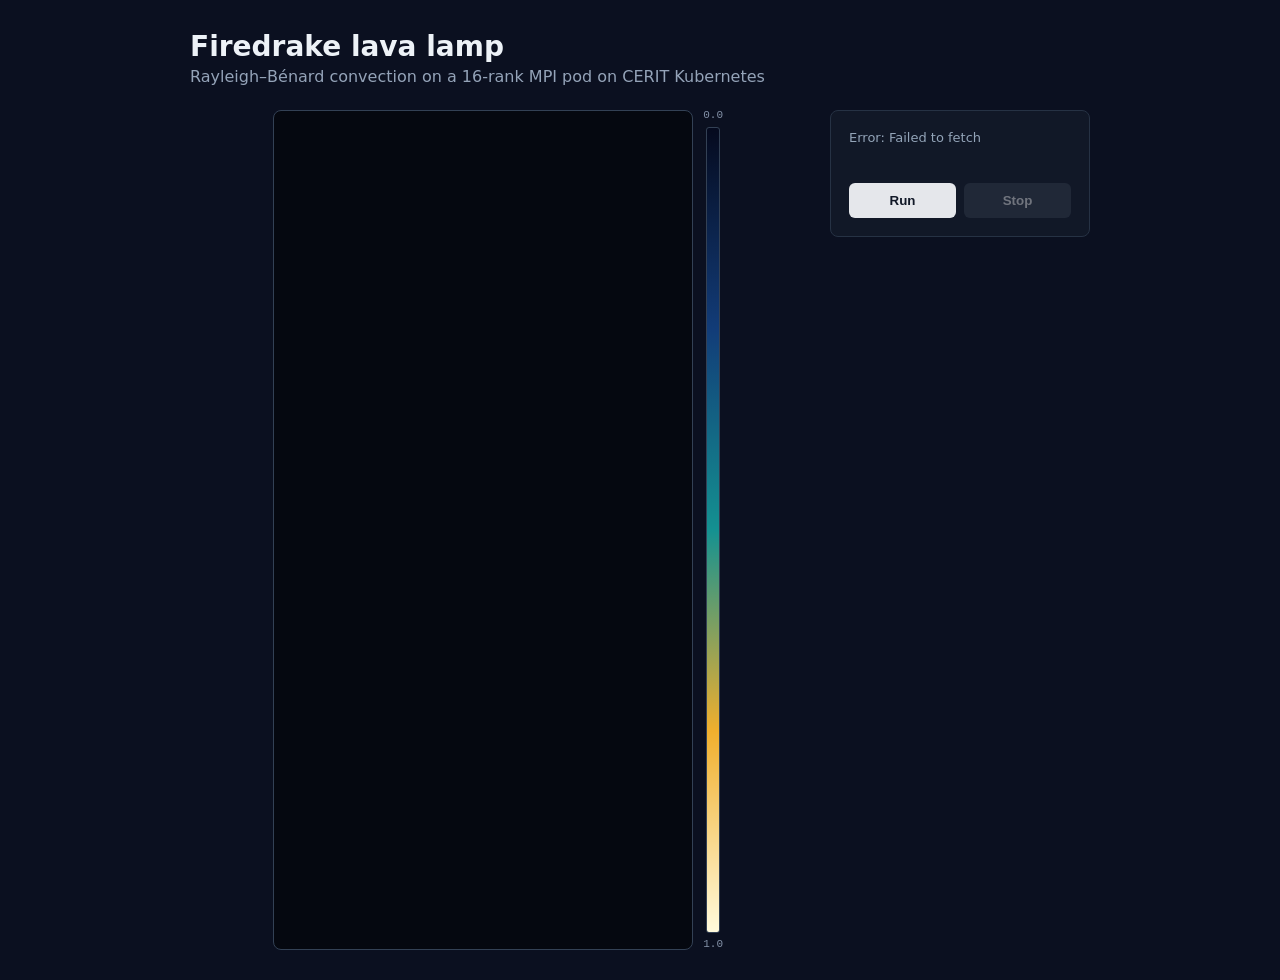
==== frontend/index.html @ 89e39183 "feat: conserved wax tracer, calmer lamp, Pr=10 - render a wax tracer instead of temperature: no-flu " ====
<!DOCTYPE html>

<html lang="en">

<head>

  <meta charset="UTF-8">

  <meta
    name="viewport"
    content="width=device-width, initial-scale=1"
  >

  <title>Firedrake Lava Lamp</title>


  <style>

    * {
      box-sizing: border-box;
    }

    body {

      margin: 0;

      padding: 30px;

      background: #0b1020;

      color: #edf2f7;

      font-family:
        Inter,
        system-ui,
        -apple-system,
        BlinkMacSystemFont,
        "Segoe UI",
        sans-serif;

    }

    .page {

      max-width: 900px;

      margin: 0 auto;

    }

    h1 {

      margin-top: 0;

      margin-bottom: 4px;

      font-size: 28px;

      font-weight: 650;

    }

    .subtitle {

      color: #94a3b8;

      margin-bottom: 24px;

    }

    .layout {

      display: grid;

      grid-template-columns:
        minmax(0, 1fr)
        260px;

      gap: 24px;

      align-items: start;

    }

    .lamp {

      min-width: 0;

    }

    .lamp-row {

      display: flex;

      gap: 10px;

      align-items: stretch;

      max-width: 450px;

      margin: 0 auto;

    }

    .canvas-wrap {

      position: relative;

      flex: 1;

      min-width: 0;

      aspect-ratio: 1 / 2;

      background: #050810;

      border: 1px solid #334155;

      overflow: hidden;

      border-radius: 8px;

    }

    canvas {

      display: block;

      width: 100%;

      height: 100%;

    }

    .colorbar {

      display: flex;

      flex-direction: column;

      align-items: center;

      gap: 6px;

    }

    .colorbar-label {

      color: #8290a6;

      font-size: 11px;

      font-family:
        ui-monospace,
        SFMono-Regular,
        Menlo,
        monospace;

      line-height: 1;

    }

    .gradient {

      flex: 1;

      width: 14px;

      border-radius: 3px;

      /* T = 1 (hot) at the bottom, T = 0 (cold) at the top,
         matching the lamp geometry. */

      background:
        linear-gradient(
          0deg,
          rgb(255, 250, 220),
          rgb(240, 175, 45),
          rgb(20, 145, 145),
          rgb(18, 60, 120),
          rgb(5, 10, 30)
        );

      border: 1px solid #334155;

    }

    .panel {

      background: #111827;

      border: 1px solid #263244;

      border-radius: 8px;

      padding: 18px;

    }

    #status {

      min-height: 38px;

      color: #93a4b8;

      font-size: 13px;

      line-height: 1.45;

    }

    .buttons {

      display: flex;

      gap: 8px;

      margin-top: 16px;

    }

    button {

      border: 0;

      border-radius: 6px;

      padding: 10px 16px;

      font-weight: 600;

      cursor: pointer;

    }

    #run {

      flex: 1;

      background: #e5e7eb;

      color: #111827;

    }

    #stop {

      flex: 1;

      background: #374151;

      color: white;

    }

    button:disabled {

      opacity: 0.4;

      cursor: default;

    }

    @media (max-width: 800px) {

      body {
        padding: 15px;
      }

      .layout {
        grid-template-columns: 1fr;
      }

    }

  </style>

</head>


<body>

<div class="page">

  <h1>Firedrake lava lamp</h1>

  <div class="subtitle">
    Rayleigh–Bénard convection on a 16-rank MPI pod on CERIT Kubernetes
  </div>


  <div class="layout">


    <div class="lamp">

      <div class="lamp-row">

        <div class="canvas-wrap">
          <canvas
            id="canvas"
            width="384"
            height="768"
          ></canvas>
        </div>

        <div class="colorbar">
          <span class="colorbar-label">0.0</span>
          <div class="gradient"></div>
          <span class="colorbar-label">1.0</span>
        </div>

      </div>

    </div>


    <div class="panel">

      <div id="status">
        Connecting to CERIT...
      </div>

      <div class="buttons">

        <button id="run">
          Run
        </button>

        <button
          id="stop"
          disabled
        >
          Stop
        </button>

      </div>

    </div>

  </div>

</div>


<script>

const API =
  "https://heat-kovacovsky-ns.dyn.cloud.e-infra.cz";


const canvas =
  document.getElementById("canvas");

const ctx =
  canvas.getContext("2d");


const runButton =
  document.getElementById("run");

const stopButton =
  document.getElementById("stop");

const statusElement =
  document.getElementById("status");


let abortController = null;

let gridX = 64;

let gridY = 128;


/*
 * Offscreen raster at the Firedrake sampling resolution
 * (grid_x × grid_y), upscaled onto the visible canvas.
 */

const raster =
  document.createElement("canvas");

const rasterContext =
  raster.getContext("2d");


ctx.imageSmoothingEnabled = true;

ctx.imageSmoothingQuality = "high";


function clamp(value, min, max) {

  return Math.min(
    max,
    Math.max(
      min,
      value
    )
  );

}


/*
 * Fixed perceptual-ish temperature palette.
 *
 * IMPORTANT:
 * We do not normalize separately each timestep.
 * T=0 and T=1 always mean the same colours.
 */

const colourStops = [

  [0.00, [5, 10, 30]],

  [0.22, [18, 60, 120]],

  [0.48, [20, 145, 145]],

  [0.74, [240, 175, 45]],

  [1.00, [255, 250, 220]]

];

function colour(value) {

  const t =
    clamp(value, 0, 1);

  for (
    let i = 0;
    i < colourStops.length - 1;
    i++
  ) {

    const left =
      colourStops[i];

    const right =
      colourStops[i + 1];

    if (
      t >= left[0]
      &&
      t <= right[0]
    ) {

      const q =
        (
          t - left[0]
        )
        /
        (
          right[0] - left[0]
        );

      return [

        Math.round(
          left[1][0]
          +
          q
          *
          (
            right[1][0]
            -
            left[1][0]
          )
        ),

        Math.round(
          left[1][1]
          +
          q
          *
          (
            right[1][1]
            -
            left[1][1]
          )
        ),

        Math.round(
          left[1][2]
          +
          q
          *
          (
            right[1][2]
            -
            left[1][2]
          )
        )

      ];

    }

  }

  return colourStops[
    colourStops.length - 1
  ][1];

}


function renderFrame(values) {

  const nx = gridX;

  const ny = gridY;

  raster.width = nx;

  raster.height = ny;

  const image =
    rasterContext.createImageData(
      nx,
      ny
    );

  /*
   * Firedrake point order:
   *
   * row 0 is y=0 (the hot bottom).
   *
   * Canvas:
   *
   * row 0 is the top.
   *
   * Therefore flip Y here.
   */

  for (
    let screenY = 0;
    screenY < ny;
    screenY++
  ) {

    const firedrakeY =
      ny - 1 - screenY;

    for (
      let x = 0;
      x < nx;
      x++
    ) {

      const inputIndex =
        firedrakeY * nx + x;

      const outputIndex =
        (
          screenY * nx + x
        )
        * 4;

      const rgb =
        colour(
          values[inputIndex]
        );

      image.data[outputIndex] = rgb[0];

      image.data[outputIndex + 1] = rgb[1];

      image.data[outputIndex + 2] = rgb[2];

      image.data[outputIndex + 3] = 255;

    }

  }

  rasterContext.putImageData(
    image,
    0,
    0
  );

  ctx.drawImage(
    raster,
    0,
    0,
    canvas.width,
    canvas.height
  );

}


stopButton.addEventListener(
  "click",
  () => {

    if (abortController) {

      abortController.abort();

      statusElement.textContent =
        "Simulation stopped.";

    }

  }
);


runButton.addEventListener(
  "click",
  async () => {

    abortController =
      new AbortController();

    runButton.disabled = true;

    stopButton.disabled = false;

    statusElement.textContent =
      "Connecting to CERIT...";

    try {

      const response =
        await fetch(
          API + "/simulate-stream",
          {

            method: "POST",

            signal:
              abortController.signal

          }
        );

      if (!response.ok) {

        if (response.status === 409) {

          throw new Error(
            "Another viewer is already running the lamp. Try again in a moment."
          );

        }

        const text =
          await response.text();

        throw new Error(
          `HTTP ${response.status}: ${text}`
        );

      }

      if (!response.body) {

        throw new Error(
          "Streaming responses are not supported by this browser."
        );

      }

      const reader =
        response.body.getReader();

      const decoder =
        new TextDecoder();

      let buffer = "";

      while (true) {

        const {
          value,
          done
        } =
          await reader.read();

        if (done) {
          break;
        }

        buffer +=
          decoder.decode(
            value,
            {
              stream: true
            }
          );

        const lines =
          buffer.split("\n");

        buffer =
          lines.pop();

        for (
          const line of lines
        ) {

          if (!line.trim()) {
            continue;
          }

          const message =
            JSON.parse(line);

          if (
            message.type
            ===
            "status"
          ) {

            // Transient heartbeat once frames are already
            // flowing — not worth replacing the info line.
            if (
              message.message
              !==
              "Lamp running."
            ) {

              statusElement.textContent =
                message.message;

            }

          }

          else if (
            message.type
            ===
            "meta"
          ) {

            gridX =
              message.grid_x;

            gridY =
              message.grid_y;

          }

          else if (
            message.type
            ===
            "frame"
          ) {

            renderFrame(
              message.values
            );

          }

          else if (
            message.type
            ===
            "done"
          ) {

            statusElement.textContent =
              "Simulation complete.";

          }

          else if (
            message.type
            ===
            "error"
          ) {

            throw new Error(
              message.message
            );

          }

        }

      }

    }

    catch (error) {

      if (
        error.name
        ===
        "AbortError"
      ) {

        statusElement.textContent =
          "Simulation stopped.";

      }

      else {

        console.error(error);

        statusElement.textContent =
          `Error: ${error.message}`;

      }

    }

    finally {

      runButton.disabled = false;

      stopButton.disabled = true;

      abortController = null;

    }

  }
);


// The lamp starts by itself.

runButton.click();


</script>

</body>

</html>
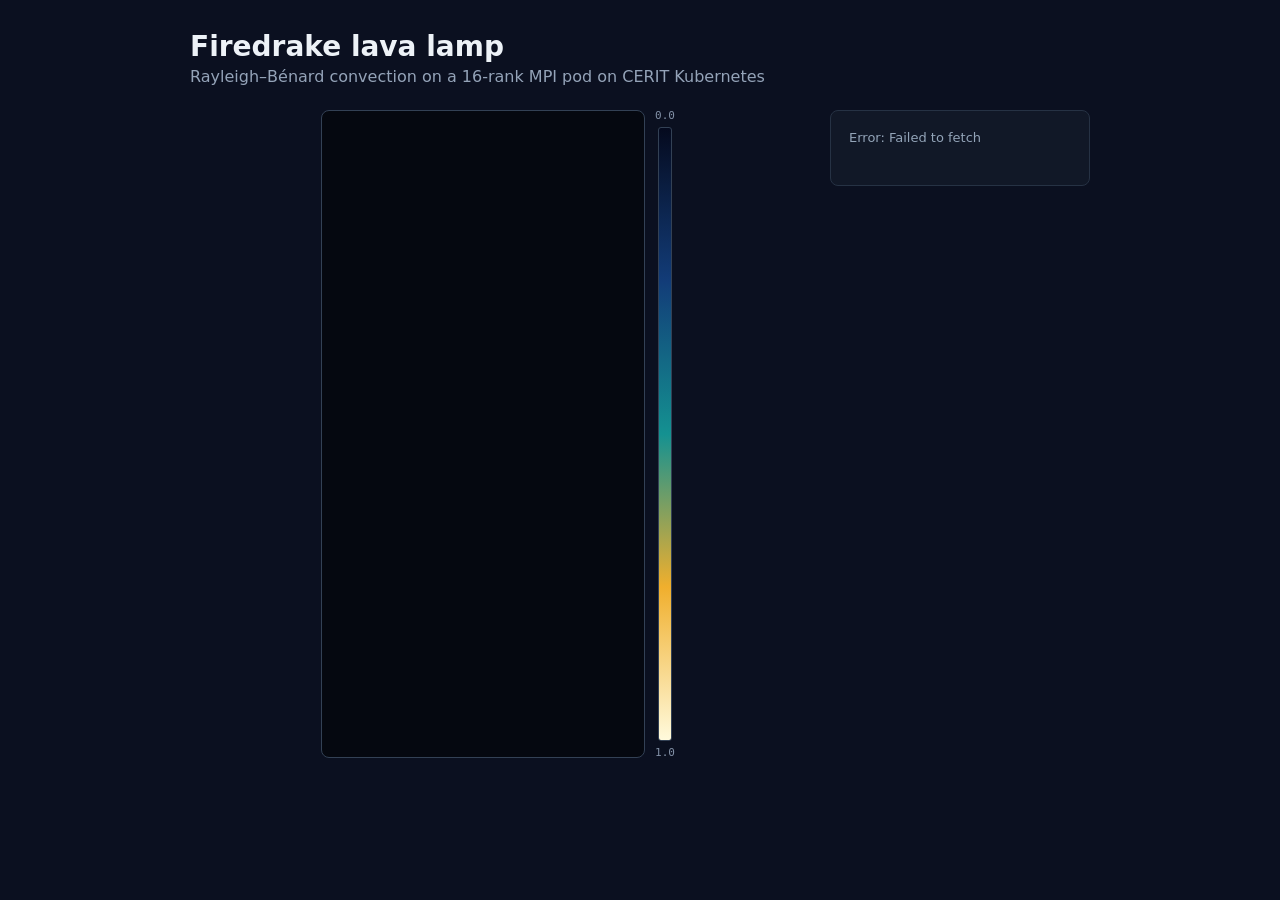
==== commit 6ae41502: "feat: 32x64 mesh, hotter plate, takeover on reload - mesh 32x64, browser grid 20x40, canvas sized to" ====
--- a/frontend/index.html
+++ b/frontend/index.html
@@ -96,9 +96,7 @@
 
       align-items: stretch;
 
-      max-width: 450px;
-
-      margin: 0 auto;
+      justify-content: center;
 
     }
 
@@ -106,9 +104,11 @@
 
       position: relative;
 
-      flex: 1;
-
-      min-width: 0;
+      /* Sized by viewport height so the tall lamp fits
+         on a notebook screen; width follows from the
+         1:2 aspect ratio. */
+
+      width: min(36vh, 420px, 86vw);
 
       aspect-ratio: 1 / 2;
 
@@ -209,58 +209,6 @@
 
     }
 
-    .buttons {
-
-      display: flex;
-
-      gap: 8px;
-
-      margin-top: 16px;
-
-    }
-
-    button {
-
-      border: 0;
-
-      border-radius: 6px;
-
-      padding: 10px 16px;
-
-      font-weight: 600;
-
-      cursor: pointer;
-
-    }
-
-    #run {
-
-      flex: 1;
-
-      background: #e5e7eb;
-
-      color: #111827;
-
-    }
-
-    #stop {
-
-      flex: 1;
-
-      background: #374151;
-
-      color: white;
-
-    }
-
-    button:disabled {
-
-      opacity: 0.4;
-
-      cursor: default;
-
-    }
-
     @media (max-width: 800px) {
 
       body {
@@ -321,21 +269,6 @@
         Connecting to CERIT...
       </div>
 
-      <div class="buttons">
-
-        <button id="run">
-          Run
-        </button>
-
-        <button
-          id="stop"
-          disabled
-        >
-          Stop
-        </button>
-
-      </div>
-
     </div>
 
   </div>
@@ -356,21 +289,13 @@
   canvas.getContext("2d");
 
 
-const runButton =
-  document.getElementById("run");
-
-const stopButton =
-  document.getElementById("stop");
-
 const statusElement =
   document.getElementById("status");
 
 
-let abortController = null;
-
-let gridX = 64;
-
-let gridY = 128;
+let gridX = 20;
+
+let gridY = 40;
 
 
 /*
@@ -594,51 +519,22 @@
 }
 
 
-stopButton.addEventListener(
-  "click",
-  () => {
-
-    if (abortController) {
-
-      abortController.abort();
-
-      statusElement.textContent =
-        "Simulation stopped.";
-
-    }
-
-  }
-);
-
-
-runButton.addEventListener(
-  "click",
-  async () => {
-
-    abortController =
-      new AbortController();
-
-    runButton.disabled = true;
-
-    stopButton.disabled = false;
-
-    statusElement.textContent =
-      "Connecting to CERIT...";
-
-    try {
-
-      const response =
-        await fetch(
-          API + "/simulate-stream",
-          {
-
-            method: "POST",
-
-            signal:
-              abortController.signal
-
-          }
-        );
+async function start() {
+
+  statusElement.textContent =
+    "Connecting to CERIT...";
+
+  try {
+
+    const response =
+      await fetch(
+        API + "/simulate-stream",
+        {
+
+          method: "POST"
+
+        }
+      );
 
       if (!response.ok) {
 
@@ -718,12 +614,15 @@
             "status"
           ) {
 
-            // Transient heartbeat once frames are already
-            // flowing — not worth replacing the info line.
+            // Transient heartbeats — not worth showing.
             if (
               message.message
               !==
               "Lamp running."
+              &&
+              !message.message.includes(
+                "visualization grid"
+              )
             ) {
 
               statusElement.textContent =
@@ -790,45 +689,18 @@
 
     catch (error) {
 
-      if (
-        error.name
-        ===
-        "AbortError"
-      ) {
-
-        statusElement.textContent =
-          "Simulation stopped.";
-
-      }
-
-      else {
-
-        console.error(error);
-
-        statusElement.textContent =
-          `Error: ${error.message}`;
-
-      }
-
-    }
-
-    finally {
-
-      runButton.disabled = false;
-
-      stopButton.disabled = true;
-
-      abortController = null;
+      console.error(error);
+
+      statusElement.textContent =
+        `Error: ${error.message}`;
 
     }
 
   }
-);
-
 
 // The lamp starts by itself.
 
-runButton.click();
+start();
 
 
 </script>
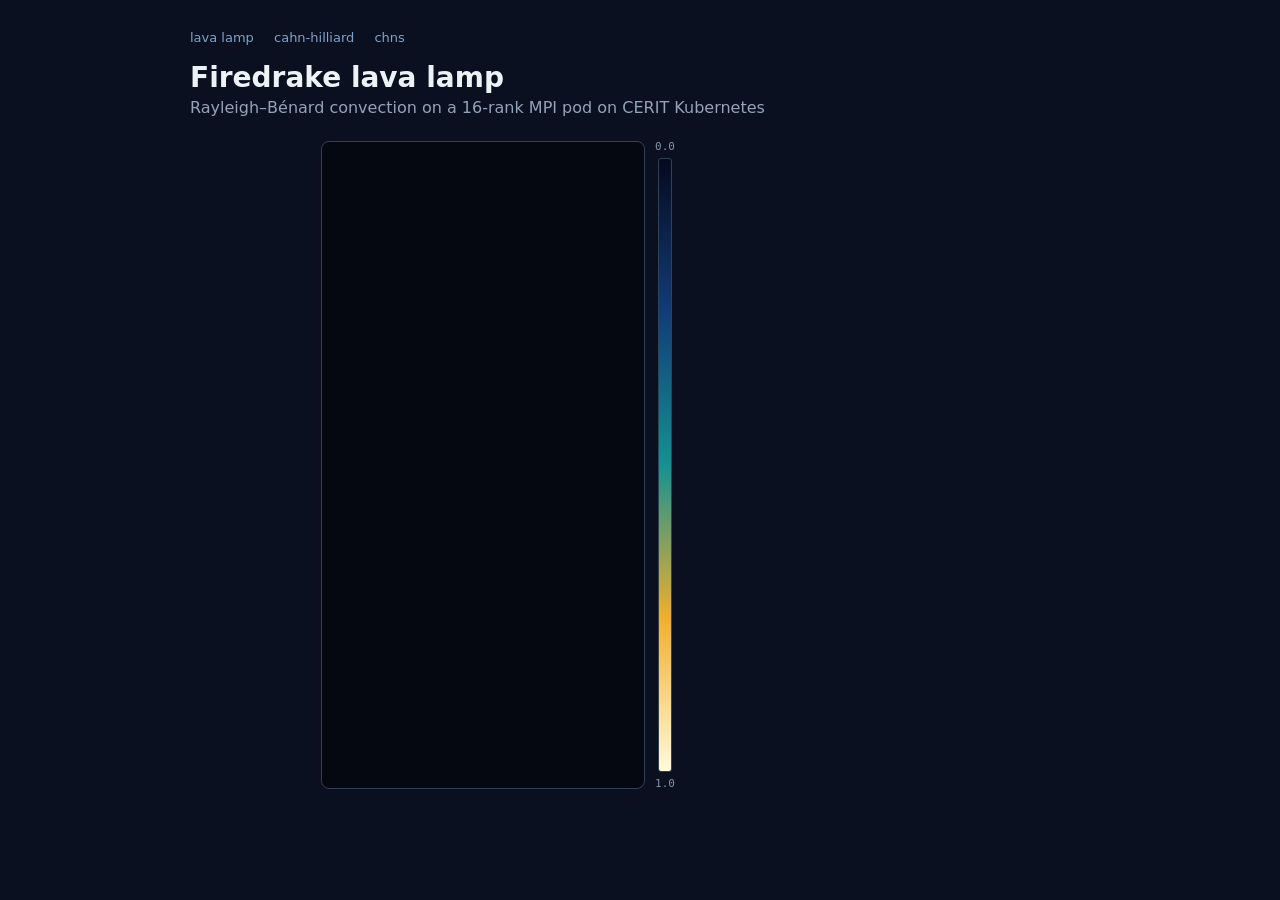
==== commit 60a4462c: "feat: remove blob from frontend & increase grid sampling" ====
--- a/frontend/index.html
+++ b/frontend/index.html
@@ -6,16 +6,12 @@
 
   <meta charset="UTF-8">
 
-  <meta
-    name="viewport"
-    content="width=device-width, initial-scale=1"
-  >
+  <meta name="viewport" content="width=device-width, initial-scale=1">
 
   <title>Firedrake Lava Lamp</title>
 
 
   <style>
-
     * {
       box-sizing: border-box;
     }
@@ -73,8 +69,7 @@
       display: grid;
 
       grid-template-columns:
-        minmax(0, 1fr)
-        260px;
+        minmax(0, 1fr) 260px;
 
       gap: 24px;
 
@@ -172,14 +167,12 @@
          matching the lamp geometry. */
 
       background:
-        linear-gradient(
-          0deg,
+        linear-gradient(0deg,
           rgb(255, 250, 220),
           rgb(240, 175, 45),
           rgb(20, 145, 145),
           rgb(18, 60, 120),
-          rgb(5, 10, 30)
-        );
+          rgb(5, 10, 30));
 
       border: 1px solid #334155;
 
@@ -206,6 +199,30 @@
       font-size: 13px;
 
       line-height: 1.45;
+
+    }
+
+    .nav {
+
+      margin-bottom: 16px;
+
+      font-size: 13px;
+
+    }
+
+    .nav a {
+
+      color: #7fa3c8;
+
+      text-decoration: none;
+
+      margin-right: 16px;
+
+    }
+
+    .nav a:hover {
+
+      color: #cfe3f7;
 
     }
 
@@ -220,7 +237,6 @@
       }
 
     }
-
   </style>
 
 </head>
@@ -228,482 +244,466 @@
 
 <body>
 
-<div class="page">
-
-  <h1>Firedrake lava lamp</h1>
-
-  <div class="subtitle">
-    Rayleigh–Bénard convection on a 16-rank MPI pod on CERIT Kubernetes
+  <div class="page">
+
+    <div class="nav">
+      <a href="./">lava lamp</a>
+      <a href="./ch.html">cahn-hilliard</a>
+      <a href="./chns.html">chns</a>
+    </div>
+
+    <h1>Firedrake lava lamp</h1>
+
+    <div class="subtitle">
+      Rayleigh–Bénard convection on a 16-rank MPI pod on CERIT Kubernetes
+    </div>
+
+
+    <div class="layout">
+
+
+      <div class="lamp">
+
+        <div class="lamp-row">
+
+          <div class="canvas-wrap">
+            <canvas id="canvas" width="384" height="768"></canvas>
+          </div>
+
+          <div class="colorbar">
+            <span class="colorbar-label">0.0</span>
+            <div class="gradient"></div>
+            <span class="colorbar-label">1.0</span>
+          </div>
+
+        </div>
+
+      </div>
+
+    </div>
+
   </div>
 
 
-  <div class="layout">
-
-
-    <div class="lamp">
-
-      <div class="lamp-row">
-
-        <div class="canvas-wrap">
-          <canvas
-            id="canvas"
-            width="384"
-            height="768"
-          ></canvas>
-        </div>
-
-        <div class="colorbar">
-          <span class="colorbar-label">0.0</span>
-          <div class="gradient"></div>
-          <span class="colorbar-label">1.0</span>
-        </div>
-
-      </div>
-
-    </div>
-
-
-    <div class="panel">
-
-      <div id="status">
-        Connecting to CERIT...
-      </div>
-
-    </div>
-
-  </div>
-
-</div>
-
-
-<script>
-
-const API =
-  "https://heat-kovacovsky-ns.dyn.cloud.e-infra.cz";
-
-
-const canvas =
-  document.getElementById("canvas");
-
-const ctx =
-  canvas.getContext("2d");
-
-
-const statusElement =
-  document.getElementById("status");
-
-
-let gridX = 20;
-
-let gridY = 40;
-
-
-/*
- * Offscreen raster at the Firedrake sampling resolution
- * (grid_x × grid_y), upscaled onto the visible canvas.
- */
-
-const raster =
-  document.createElement("canvas");
-
-const rasterContext =
-  raster.getContext("2d");
-
-
-ctx.imageSmoothingEnabled = true;
-
-ctx.imageSmoothingQuality = "high";
-
-
-function clamp(value, min, max) {
-
-  return Math.min(
-    max,
-    Math.max(
-      min,
-      value
-    )
-  );
-
-}
-
-
-/*
- * Fixed perceptual-ish temperature palette.
- *
- * IMPORTANT:
- * We do not normalize separately each timestep.
- * T=0 and T=1 always mean the same colours.
- */
-
-const colourStops = [
-
-  [0.00, [5, 10, 30]],
-
-  [0.22, [18, 60, 120]],
-
-  [0.48, [20, 145, 145]],
-
-  [0.74, [240, 175, 45]],
-
-  [1.00, [255, 250, 220]]
-
-];
-
-function colour(value) {
-
-  const t =
-    clamp(value, 0, 1);
-
-  for (
-    let i = 0;
-    i < colourStops.length - 1;
-    i++
-  ) {
-
-    const left =
-      colourStops[i];
-
-    const right =
-      colourStops[i + 1];
-
-    if (
-      t >= left[0]
-      &&
-      t <= right[0]
-    ) {
-
-      const q =
-        (
-          t - left[0]
+  <script>
+
+    const API =
+      "https://heat-kovacovsky-ns.dyn.cloud.e-infra.cz";
+
+
+    const canvas =
+      document.getElementById("canvas");
+
+    const ctx =
+      canvas.getContext("2d");
+
+
+    const statusElement =
+      document.getElementById("status");
+
+
+    let gridX = 20;
+
+    let gridY = 40;
+
+
+    /*
+     * Offscreen raster at the Firedrake sampling resolution
+     * (grid_x × grid_y), upscaled onto the visible canvas.
+     */
+
+    const raster =
+      document.createElement("canvas");
+
+    const rasterContext =
+      raster.getContext("2d");
+
+
+    ctx.imageSmoothingEnabled = true;
+
+    ctx.imageSmoothingQuality = "high";
+
+
+    function clamp(value, min, max) {
+
+      return Math.min(
+        max,
+        Math.max(
+          min,
+          value
         )
-        /
-        (
-          right[0] - left[0]
+      );
+
+    }
+
+
+    /*
+     * Fixed perceptual-ish temperature palette.
+     *
+     * IMPORTANT:
+     * We do not normalize separately each timestep.
+     * T=0 and T=1 always mean the same colours.
+     */
+
+    const colourStops = [
+
+      [0.00, [5, 10, 30]],
+
+      [0.22, [18, 60, 120]],
+
+      [0.48, [20, 145, 145]],
+
+      [0.74, [240, 175, 45]],
+
+      [1.00, [255, 250, 220]]
+
+    ];
+
+    function colour(value) {
+
+      const t =
+        clamp(value, 0, 1);
+
+      for (
+        let i = 0;
+        i < colourStops.length - 1;
+        i++
+      ) {
+
+        const left =
+          colourStops[i];
+
+        const right =
+          colourStops[i + 1];
+
+        if (
+          t >= left[0]
+          &&
+          t <= right[0]
+        ) {
+
+          const q =
+            (
+              t - left[0]
+            )
+            /
+            (
+              right[0] - left[0]
+            );
+
+          return [
+
+            Math.round(
+              left[1][0]
+              +
+              q
+              *
+              (
+                right[1][0]
+                -
+                left[1][0]
+              )
+            ),
+
+            Math.round(
+              left[1][1]
+              +
+              q
+              *
+              (
+                right[1][1]
+                -
+                left[1][1]
+              )
+            ),
+
+            Math.round(
+              left[1][2]
+              +
+              q
+              *
+              (
+                right[1][2]
+                -
+                left[1][2]
+              )
+            )
+
+          ];
+
+        }
+
+      }
+
+      return colourStops[
+        colourStops.length - 1
+      ][1];
+
+    }
+
+
+    function renderFrame(values) {
+
+      const nx = gridX;
+
+      const ny = gridY;
+
+      raster.width = nx;
+
+      raster.height = ny;
+
+      const image =
+        rasterContext.createImageData(
+          nx,
+          ny
         );
 
-      return [
-
-        Math.round(
-          left[1][0]
-          +
-          q
-          *
-          (
-            right[1][0]
-            -
-            left[1][0]
-          )
-        ),
-
-        Math.round(
-          left[1][1]
-          +
-          q
-          *
-          (
-            right[1][1]
-            -
-            left[1][1]
-          )
-        ),
-
-        Math.round(
-          left[1][2]
-          +
-          q
-          *
-          (
-            right[1][2]
-            -
-            left[1][2]
-          )
-        )
-
-      ];
-
-    }
-
-  }
-
-  return colourStops[
-    colourStops.length - 1
-  ][1];
-
-}
-
-
-function renderFrame(values) {
-
-  const nx = gridX;
-
-  const ny = gridY;
-
-  raster.width = nx;
-
-  raster.height = ny;
-
-  const image =
-    rasterContext.createImageData(
-      nx,
-      ny
-    );
-
-  /*
-   * Firedrake point order:
-   *
-   * row 0 is y=0 (the hot bottom).
-   *
-   * Canvas:
-   *
-   * row 0 is the top.
-   *
-   * Therefore flip Y here.
-   */
-
-  for (
-    let screenY = 0;
-    screenY < ny;
-    screenY++
-  ) {
-
-    const firedrakeY =
-      ny - 1 - screenY;
-
-    for (
-      let x = 0;
-      x < nx;
-      x++
-    ) {
-
-      const inputIndex =
-        firedrakeY * nx + x;
-
-      const outputIndex =
-        (
-          screenY * nx + x
-        )
-        * 4;
-
-      const rgb =
-        colour(
-          values[inputIndex]
-        );
-
-      image.data[outputIndex] = rgb[0];
-
-      image.data[outputIndex + 1] = rgb[1];
-
-      image.data[outputIndex + 2] = rgb[2];
-
-      image.data[outputIndex + 3] = 255;
-
-    }
-
-  }
-
-  rasterContext.putImageData(
-    image,
-    0,
-    0
-  );
-
-  ctx.drawImage(
-    raster,
-    0,
-    0,
-    canvas.width,
-    canvas.height
-  );
-
-}
-
-
-async function start() {
-
-  statusElement.textContent =
-    "Connecting to CERIT...";
-
-  try {
-
-    const response =
-      await fetch(
-        API + "/simulate-stream",
-        {
-
-          method: "POST"
+      /*
+       * Firedrake point order:
+       *
+       * row 0 is y=0 (the hot bottom).
+       *
+       * Canvas:
+       *
+       * row 0 is the top.
+       *
+       * Therefore flip Y here.
+       */
+
+      for (
+        let screenY = 0;
+        screenY < ny;
+        screenY++
+      ) {
+
+        const firedrakeY =
+          ny - 1 - screenY;
+
+        for (
+          let x = 0;
+          x < nx;
+          x++
+        ) {
+
+          const inputIndex =
+            firedrakeY * nx + x;
+
+          const outputIndex =
+            (
+              screenY * nx + x
+            )
+            * 4;
+
+          const rgb =
+            colour(
+              values[inputIndex]
+            );
+
+          image.data[outputIndex] = rgb[0];
+
+          image.data[outputIndex + 1] = rgb[1];
+
+          image.data[outputIndex + 2] = rgb[2];
+
+          image.data[outputIndex + 3] = 255;
 
         }
+
+      }
+
+      rasterContext.putImageData(
+        image,
+        0,
+        0
       );
 
-      if (!response.ok) {
-
-        if (response.status === 409) {
-
-          throw new Error(
-            "Another viewer is already running the lamp. Try again in a moment."
-          );
-
-        }
-
-        const text =
-          await response.text();
-
-        throw new Error(
-          `HTTP ${response.status}: ${text}`
-        );
-
-      }
-
-      if (!response.body) {
-
-        throw new Error(
-          "Streaming responses are not supported by this browser."
-        );
-
-      }
-
-      const reader =
-        response.body.getReader();
-
-      const decoder =
-        new TextDecoder();
-
-      let buffer = "";
-
-      while (true) {
-
-        const {
-          value,
-          done
-        } =
-          await reader.read();
-
-        if (done) {
-          break;
-        }
-
-        buffer +=
-          decoder.decode(
-            value,
+      ctx.drawImage(
+        raster,
+        0,
+        0,
+        canvas.width,
+        canvas.height
+      );
+
+    }
+
+
+    async function start() {
+
+      statusElement.textContent =
+        "Connecting to CERIT...";
+
+      try {
+
+        const response =
+          await fetch(
+            API + "/simulate-stream",
             {
-              stream: true
+
+              method: "POST"
+
             }
           );
 
-        const lines =
-          buffer.split("\n");
-
-        buffer =
-          lines.pop();
-
-        for (
-          const line of lines
-        ) {
-
-          if (!line.trim()) {
-            continue;
+        if (!response.ok) {
+
+          if (response.status === 409) {
+
+            throw new Error(
+              "Another viewer is already running the lamp. Try again in a moment."
+            );
+
           }
 
-          const message =
-            JSON.parse(line);
-
-          if (
-            message.type
-            ===
-            "status"
+          const text =
+            await response.text();
+
+          throw new Error(
+            `HTTP ${response.status}: ${text}`
+          );
+
+        }
+
+        if (!response.body) {
+
+          throw new Error(
+            "Streaming responses are not supported by this browser."
+          );
+
+        }
+
+        const reader =
+          response.body.getReader();
+
+        const decoder =
+          new TextDecoder();
+
+        let buffer = "";
+
+        while (true) {
+
+          const {
+            value,
+            done
+          } =
+            await reader.read();
+
+          if (done) {
+            break;
+          }
+
+          buffer +=
+            decoder.decode(
+              value,
+              {
+                stream: true
+              }
+            );
+
+          const lines =
+            buffer.split("\n");
+
+          buffer =
+            lines.pop();
+
+          for (
+            const line of lines
           ) {
 
-            // Transient heartbeats — not worth showing.
+            if (!line.trim()) {
+              continue;
+            }
+
+            const message =
+              JSON.parse(line);
+
             if (
-              message.message
-              !==
-              "Lamp running."
-              &&
-              !message.message.includes(
-                "visualization grid"
-              )
+              message.type
+              ===
+              "status"
             ) {
 
+              // Build-progress noise is not shown; the status
+              // line is reserved for errors.
+
+            }
+
+            else if (
+              message.type
+              ===
+              "meta"
+            ) {
+
+              gridX =
+                message.grid_x;
+
+              gridY =
+                message.grid_y;
+
+            }
+
+            else if (
+              message.type
+              ===
+              "frame"
+            ) {
+
+              if (statusElement.textContent !== "") {
+                statusElement.textContent = "";
+              }
+
+              renderFrame(
+                message.values
+              );
+
+            }
+
+            else if (
+              message.type
+              ===
+              "done"
+            ) {
+
               statusElement.textContent =
-                message.message;
+                "Simulation complete.";
 
             }
 
+            else if (
+              message.type
+              ===
+              "error"
+            ) {
+
+              throw new Error(
+                message.message
+              );
+
+            }
+
           }
 
-          else if (
-            message.type
-            ===
-            "meta"
-          ) {
-
-            gridX =
-              message.grid_x;
-
-            gridY =
-              message.grid_y;
-
-          }
-
-          else if (
-            message.type
-            ===
-            "frame"
-          ) {
-
-            renderFrame(
-              message.values
-            );
-
-          }
-
-          else if (
-            message.type
-            ===
-            "done"
-          ) {
-
-            statusElement.textContent =
-              "Simulation complete.";
-
-          }
-
-          else if (
-            message.type
-            ===
-            "error"
-          ) {
-
-            throw new Error(
-              message.message
-            );
-
-          }
-
         }
 
       }
 
-    }
-
-    catch (error) {
-
-      console.error(error);
-
-      statusElement.textContent =
-        `Error: ${error.message}`;
-
-    }
-
-  }
-
-// The lamp starts by itself.
-
-start();
-
-
-</script>
+      catch (error) {
+
+        console.error(error);
+
+        statusElement.textContent =
+          `Error: ${error.message}`;
+
+      }
+
+    }
+
+    // The lamp starts by itself.
+
+    start();
+
+
+  </script>
 
 </body>
 
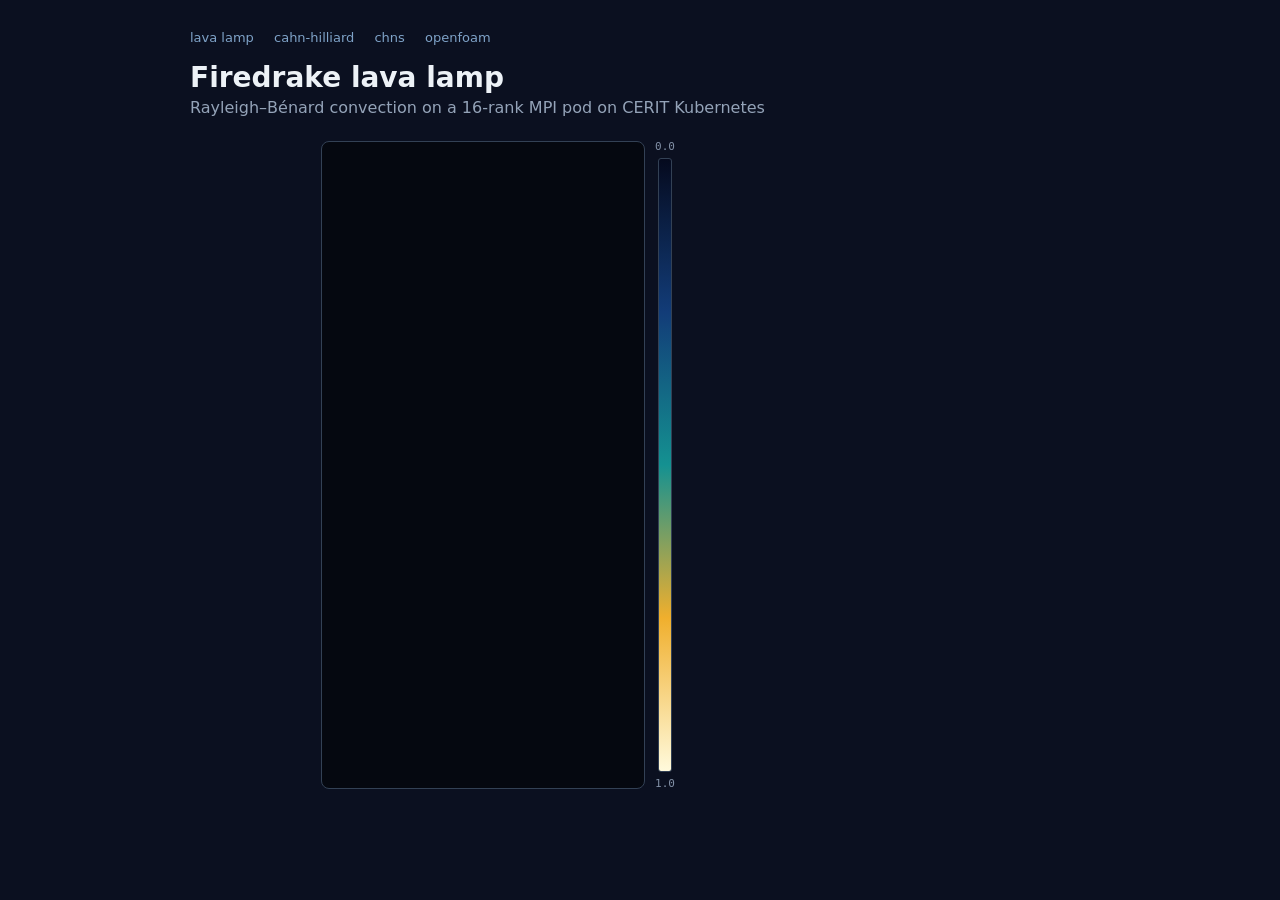
==== commit 992f88cc: "feat: per-user Kubernetes Jobs + OpenFOAM engine Replace the in-pod 16-rank MPI subprocess with one " ====
--- a/frontend/index.html
+++ b/frontend/index.html
@@ -190,18 +190,6 @@
 
     }
 
-    #status {
-
-      min-height: 38px;
-
-      color: #93a4b8;
-
-      font-size: 13px;
-
-      line-height: 1.45;
-
-    }
-
     .nav {
 
       margin-bottom: 16px;
@@ -250,6 +238,7 @@
       <a href="./">lava lamp</a>
       <a href="./ch.html">cahn-hilliard</a>
       <a href="./chns.html">chns</a>
+    <a href="./of.html">openfoam</a>
     </div>
 
     <h1>Firedrake lava lamp</h1>
@@ -296,10 +285,6 @@
 
     const ctx =
       canvas.getContext("2d");
-
-
-    const statusElement =
-      document.getElementById("status");
 
 
     let gridX = 20;
@@ -530,9 +515,6 @@
 
     async function start() {
 
-      statusElement.textContent =
-        "Connecting to CERIT...";
-
       try {
 
         const response =
@@ -620,17 +602,6 @@
             if (
               message.type
               ===
-              "status"
-            ) {
-
-              // Build-progress noise is not shown; the status
-              // line is reserved for errors.
-
-            }
-
-            else if (
-              message.type
-              ===
               "meta"
             ) {
 
@@ -648,24 +619,9 @@
               "frame"
             ) {
 
-              if (statusElement.textContent !== "") {
-                statusElement.textContent = "";
-              }
-
               renderFrame(
                 message.values
               );
-
-            }
-
-            else if (
-              message.type
-              ===
-              "done"
-            ) {
-
-              statusElement.textContent =
-                "Simulation complete.";
 
             }
 
@@ -691,9 +647,6 @@
 
         console.error(error);
 
-        statusElement.textContent =
-          `Error: ${error.message}`;
-
       }
 
     }
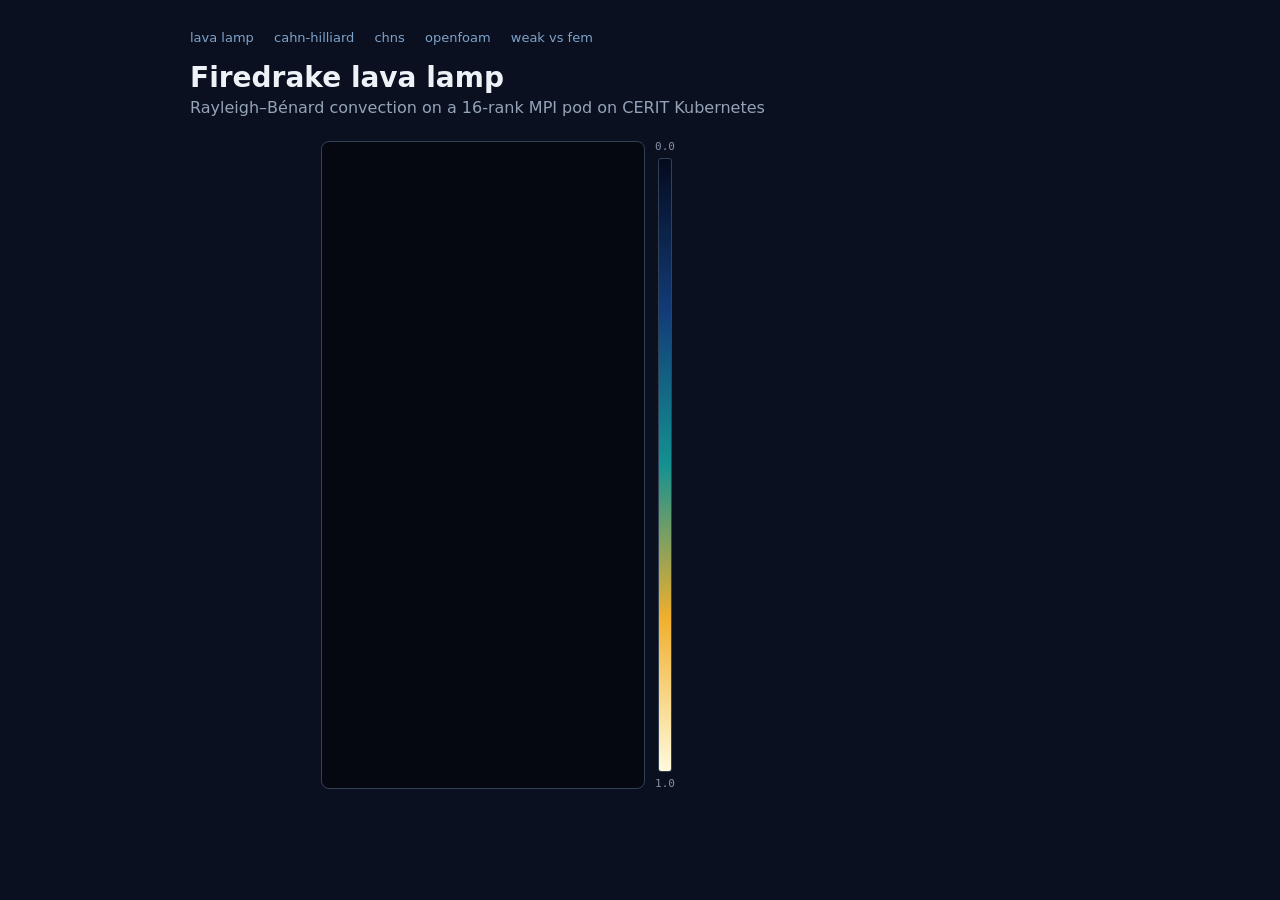
==== commit 9a4b7ba7: "feat: weak-form neural surrogate vs Firedrake FEM demo - Firedrake 32x32 CG1 heat solver, M/K operat" ====
--- a/frontend/index.html
+++ b/frontend/index.html
@@ -239,6 +239,7 @@
       <a href="./ch.html">cahn-hilliard</a>
       <a href="./chns.html">chns</a>
     <a href="./of.html">openfoam</a>
+    <a href="./weakheat/">weak vs fem</a>
     </div>
 
     <h1>Firedrake lava lamp</h1>
